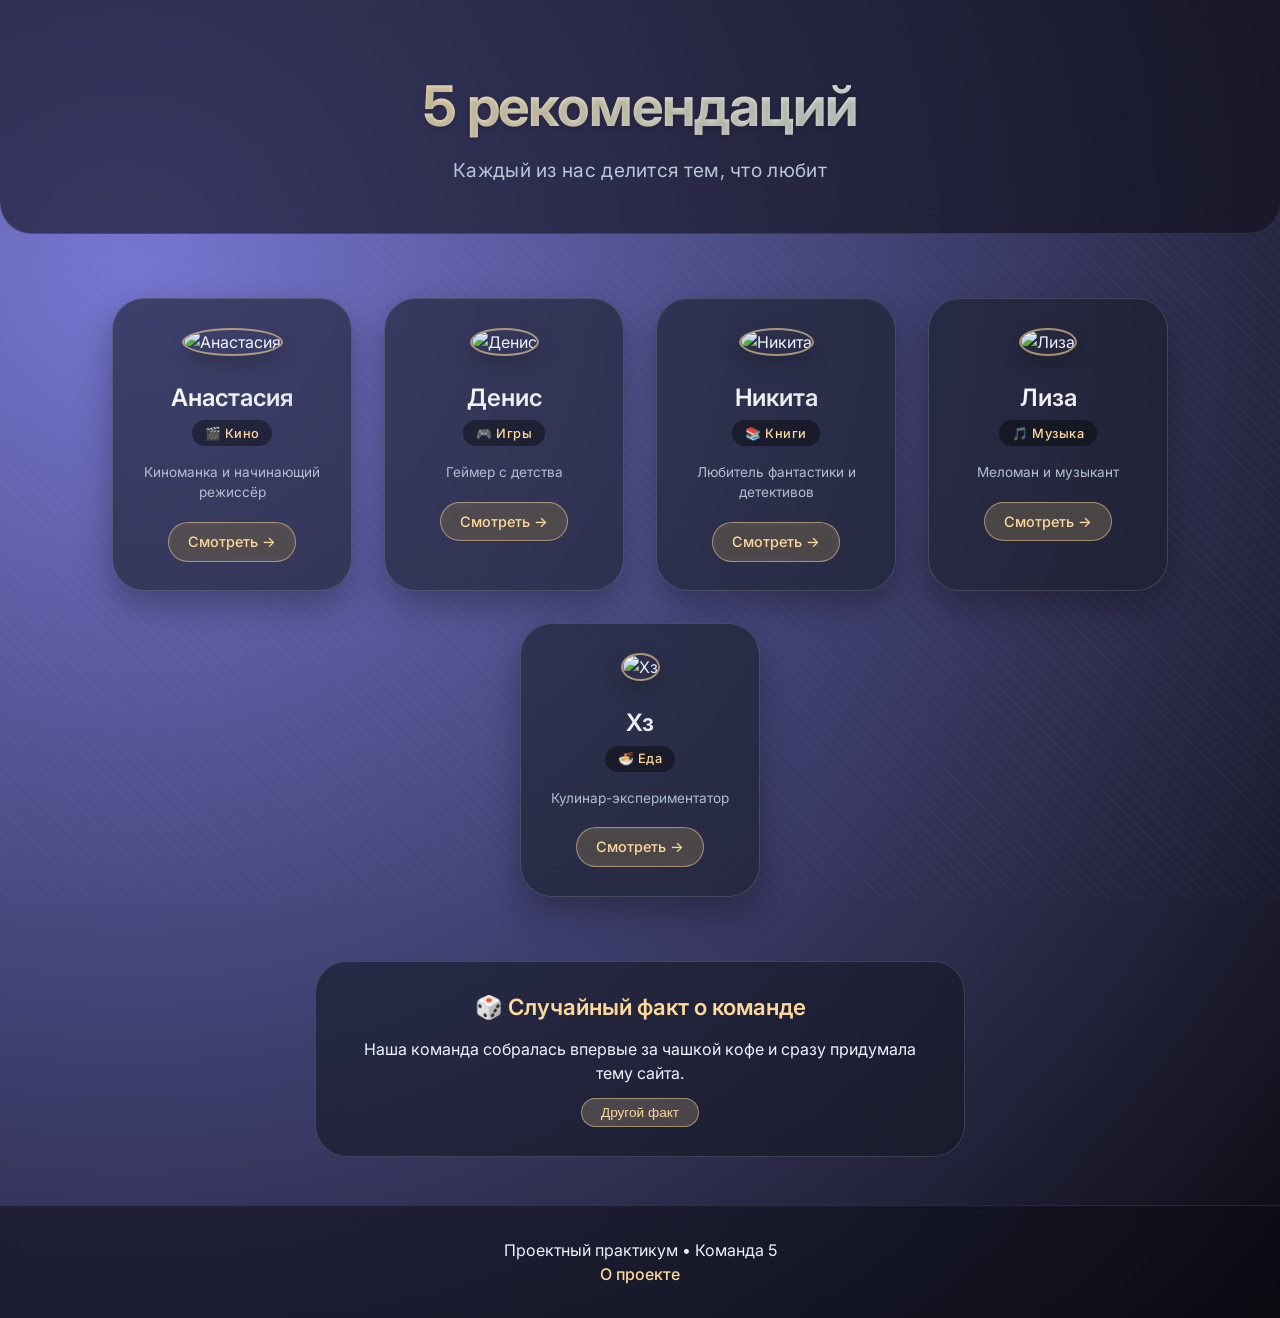
==== index.html @ f811f66a "Add files via upload" ====
<!DOCTYPE html>
<html lang="ru">
<head>
    <link href="https://fonts.googleapis.com/css2?family=Inter:opsz,wght@14..32,300..700&display=swap" rel="stylesheet">
    <meta charset="UTF-8">
    <meta name="viewport" content="width=device-width, initial-scale=1.0">
    <title>5 рекомендаций | Наша команда</title>
    <link rel="stylesheet" href="style.css">
</head>
<body>
    <header>
        <div class="container">
            <h1>5 рекомендаций</h1>
            <p>Каждый из нас делится тем, что любит</p>
        </div>
    </header>

    <main class="container">
        <div class="cards-grid">
            <div class="card">
                <img src="images/anna-avatar.jpg" alt="Анастасия" class="avatar">
                <h3>Анастасия</h3>
                <p class="category">🎬 Кино</p>
                <p class="short-bio">Киноманка и начинающий режиссёр</p>
                <a href="pages/anna.html" class="btn">Смотреть →</a>
            </div>
            <div class="card">
                <img src="images/denis-avatar.jpg" alt="Денис" class="avatar">
                <h3>Денис</h3>
                <p class="category">🎮 Игры</p>
                <p class="short-bio">Геймер с детства</p>
                <a href="pages/denis.html" class="btn">Смотреть →</a>
            </div>
            <div class="card">
                <img src="images/lev-avatar.jpg" alt="Никита" class="avatar">
                <h3>Никита</h3>
                <p class="category">📚 Книги</p>
                <p class="short-bio">Любитель фантастики и детективов</p>
                <a href="pages/lev.html" class="btn">Смотреть →</a>
            </div>
            <div class="card">
                <img src="images/marina-avatar.jpg" alt="Лиза" class="avatar">
                <h3>Лиза</h3>
                <p class="category">🎵 Музыка</p>
                <p class="short-bio">Меломан и музыкант</p>
                <a href="pages/marina.html" class="btn">Смотреть →</a>
            </div>
            <div class="card">
                <img src="images/sasha-avatar.jpg" alt="Хз" class="avatar">
                <h3>Хз</h3>
                <p class="category">🍜 Еда</p>
                <p class="short-bio">Кулинар-экспериментатор</p>
                <a href="pages/sasha.html" class="btn">Смотреть →</a>
            </div>
        </div>

        <!-- Блок случайного факта -->
        <div class="random-fact">
            <h3>🎲 Случайный факт о команде</h3>
            <p id="factDisplay">Загрузка...</p>
            <button id="newFactBtn" class="btn-small">Другой факт</button>
        </div>
    </main>

    <footer>
        <div class="container">
            <p>Проектный практикум • Команда 5</p>
            <a href="about.html">О проекте</a>
        </div>
    </footer>

    <script src="script.js"></script>
</body>
</html>
---- style.css ----
/* ---------- Импорт шрифтов ---------- */
@import url('https://fonts.googleapis.com/css2?family=Inter:opsz,wght@14..32,300;14..32,400;14..32,500;14..32,600;14..32,700&display=swap');
@import url('https://fonts.googleapis.com/css2?family=Space+Mono:wght@400;700&display=swap');

/* ---------- Сброс и база ---------- */
* {
    margin: 0;
    padding: 0;
    box-sizing: border-box;
}

body {
    font-family: 'Inter', sans-serif;
    background: radial-gradient(circle at 10% 20%, rgb(118, 118, 210) 0%, rgba(10, 10, 15, 1) 100%);
    color: #eef2ff;
    line-height: 1.5;
    min-height: 100vh;
    position: relative;
    overflow-x: hidden;
}

/* Анимированный градиентный фон (доп. слой) */
body::before {
    content: '';
    position: fixed;
    top: 0;
    left: 0;
    width: 100%;
    height: 100%;
    background: repeating-linear-gradient(45deg, rgba(255,255,255,0.02) 0px, rgba(255,255,255,0.02) 2px, transparent 2px, transparent 8px);
    pointer-events: none;
    z-index: 0;
}

/* Контейнер с относительным z-index */
.container {
    max-width: 1200px;
    margin: 0 auto;
    padding: 0 1.5rem;
    position: relative;
    z-index: 2;
}

/* ---------- Шапка ---------- */
header {
    text-align: center;
    padding: 4rem 0 3rem;
    backdrop-filter: blur(12px);
    background: rgba(15, 15, 25, 0.6);
    border-bottom: 1px solid rgba(255,255,255,0.1);
    border-radius: 0 0 2rem 2rem;
    margin-bottom: 2rem;
}

header h1 {
    font-size: 3.5rem;
    font-weight: 700;
    background: linear-gradient(135deg, #ffd89b, #c7e9fb);
    -webkit-background-clip: text;
    background-clip: text;
    color: transparent;
    letter-spacing: -0.02em;
    text-shadow: 0 2px 5px rgba(0,0,0,0.2);
    margin-bottom: 0.5rem;
}

header p {
    font-size: 1.2rem;
    color: #b9c7d9;
    font-weight: 400;
    letter-spacing: 0.3px;
}

/* ---------- Карточки на главной (стеклянные) ---------- */
.cards-grid {
    display: flex;
    flex-wrap: wrap;
    justify-content: center;
    gap: 2rem;
    margin: 4rem 0;
}

.card {
    background: rgba(25, 30, 40, 0.6);
    backdrop-filter: blur(12px);
    border-radius: 2rem;
    padding: 1.8rem 1.5rem;
    text-align: center;
    width: 240px;
    border: 1px solid rgba(255,255,255,0.15);
    transition: all 0.3s cubic-bezier(0.2, 0.9, 0.4, 1.1);
    box-shadow: 0 15px 35px rgba(0,0,0,0.3);
    position: relative;
    overflow: hidden;
}

.card::before {
    content: '';
    position: absolute;
    top: 0;
    left: 0;
    width: 100%;
    height: 100%;
    background: linear-gradient(120deg, rgba(255,255,255,0.1) 0%, rgba(255,255,255,0) 70%);
    opacity: 0;
    transition: opacity 0.4s;
    pointer-events: none;
}

.card:hover {
    transform: translateY(-12px);
    border-color: rgba(255,215,150,0.6);
    box-shadow: 0 25px 45px rgba(0,0,0,0.4);
}

.card:hover::before {
    opacity: 1;
}

.avatar {
    width: 120px;
    height: 120px;
    border-radius: 50%;
    object-fit: cover;
    margin-bottom: 1rem;
    border: 2px solid rgba(255,215,150,0.6);
    box-shadow: 0 8px 20px rgba(0,0,0,0.2);
    transition: transform 0.3s;
}

.card:hover .avatar {
    transform: scale(1.03);
}

.card h3 {
    font-size: 1.5rem;
    font-weight: 600;
    margin: 0.5rem 0 0.25rem;
    background: linear-gradient(135deg, #fff, #ddd);
    -webkit-background-clip: text;
    background-clip: text;
    color: transparent;
}

.category {
    font-size: 0.8rem;
    font-weight: 500;
    color: #ffd89b;
    background: rgba(0,0,0,0.4);
    display: inline-block;
    padding: 0.2rem 0.8rem;
    border-radius: 2rem;
    margin-bottom: 0.5rem;
    letter-spacing: 0.5px;
}

.short-bio {
    font-size: 0.85rem;
    color: #b0c0d0;
    margin: 0.5rem 0 1.2rem;
}

.btn {
    display: inline-block;
    background: rgba(255,216,155,0.2);
    backdrop-filter: blur(4px);
    color: #ffd89b;
    text-decoration: none;
    padding: 0.5rem 1.2rem;
    border-radius: 2rem;
    font-size: 0.9rem;
    font-weight: 500;
    border: 1px solid rgba(255,216,155,0.5);
    transition: all 0.2s;
}

.btn:hover {
    background: #ffd89b;
    color: #1e1e2a;
    border-color: #ffd89b;
    transform: scale(0.96);
}

/* ---------- Футер ---------- */
footer {
    text-align: center;
    padding: 2rem 0;
    margin-top: 3rem;
    border-top: 1px solid rgba(255,255,255,0.1);
    backdrop-filter: blur(8px);
    background: rgba(10,12,18,0.5);
}

footer a {
    color: #ffd89b;
    text-decoration: none;
    font-weight: 500;
    transition: 0.2s;
}

footer a:hover {
    text-decoration: underline;
    text-shadow: 0 0 3px #ffd89b;
}

/* ---------- Страницы участников ---------- */
.back-link {
    display: inline-block;
    margin: 1rem 0 0;
    color: #ffd89b;
    text-decoration: none;
    font-weight: 500;
    font-size: 0.9rem;
    transition: 0.2s;
}

.back-link:hover {
    text-decoration: underline;
    letter-spacing: 0.3px;
}

.participant-header {
    text-align: center;
    padding: 2.5rem 0;
    backdrop-filter: blur(10px);
    background: rgba(20, 25, 35, 0.5);
    border-radius: 2rem;
    margin: 1rem 0;
    border: 1px solid rgba(255,255,255,0.1);
}

.participant-header .avatar {
    width: 130px;
    height: 130px;
    margin-bottom: 1rem;
}

.participant-header h1 {
    font-size: 2.4rem;
    font-weight: 700;
    background: linear-gradient(135deg, #fff, #ffd89b);
    -webkit-background-clip: text;
    background-clip: text;
    color: transparent;
}

.category-badge {
    background: rgba(0,0,0,0.5);
    backdrop-filter: blur(4px);
    display: inline-block;
    padding: 0.3rem 1.2rem;
    border-radius: 3rem;
    font-size: 0.9rem;
    color: #ffd89b;
    font-weight: 500;
    border: 1px solid rgba(255,216,155,0.4);
}

/* Блоки контента (стеклянные) */
.about-me, .interests, .recommendations-section {
    margin: 2rem 0;
    background: rgba(20, 25, 35, 0.5);
    backdrop-filter: blur(12px);
    border-radius: 2rem;
    padding: 1.8rem;
    border: 1px solid rgba(255,255,255,0.1);
    transition: all 0.2s;
}

.about-me:hover, .interests:hover, .recommendations-section:hover {
    border-color: rgba(255,216,155,0.3);
    box-shadow: 0 8px 25px rgba(0,0,0,0.2);
}

.about-me h2, .interests h2, .recommendations-section h2 {
    font-size: 1.6rem;
    font-weight: 600;
    margin-bottom: 1.2rem;
    border-left: 4px solid #ffd89b;
    padding-left: 1rem;
    color: #fff;
}

.interests ul {
    list-style: none;
    padding-left: 0;
}

.interests li {
    margin: 0.8rem 0;
    padding-left: 1.8rem;
    position: relative;
}

.interests li::before {
    content: "✦";
    color: #ffd89b;
    font-size: 1.2rem;
    position: absolute;
    left: 0;
    top: -2px;
}

.rec-list {
    display: flex;
    flex-direction: column;
    gap: 1.8rem;
}

.rec-item {
    display: flex;
    gap: 1.5rem;
    padding: 1rem;
    border-radius: 1.5rem;
    transition: all 0.2s;
    background: rgba(0,0,0,0.2);
}

.rec-item:hover {
    background: rgba(255,216,155,0.05);
    transform: translateX(5px);
}

.rec-item img {
    width: 130px;
    height: 130px;
    object-fit: cover;
    border-radius: 1.2rem;
    box-shadow: 0 8px 18px rgba(0,0,0,0.3);
    transition: 0.2s;
}

.rec-item:hover img {
    transform: scale(1.02);
}

.rec-item h3 {
    font-size: 1.25rem;
    font-weight: 600;
    margin-bottom: 0.5rem;
    color: #ffd89b;
}

.rec-item p {
    color: #cddae9;
    line-height: 1.4;
}

.quote {
    font-style: italic;
    font-size: 1.1rem;
    text-align: center;
    color: #cddae9;
    margin: 2rem 0;
    padding: 1.5rem;
    background: rgba(0,0,0,0.3);
    border-radius: 2rem;
    border-left: 3px solid #ffd89b;
    border-right: 3px solid #ffd89b;
}

/* ---------- Блок случайного факта ---------- */
.random-fact {
    text-align: center;
    background: rgba(20, 25, 35, 0.6);
    backdrop-filter: blur(12px);
    border-radius: 2rem;
    padding: 1.8rem;
    margin: 2rem auto;
    max-width: 650px;
    border: 1px solid rgba(255,255,255,0.15);
}

.random-fact h3 {
    font-size: 1.4rem;
    font-weight: 600;
    margin-bottom: 0.8rem;
    color: #ffd89b;
}

.btn-small {
    background: rgba(255,216,155,0.2);
    border: 1px solid rgba(255,216,155,0.5);
    color: #ffd89b;
    padding: 0.4rem 1.2rem;
    border-radius: 2rem;
    cursor: pointer;
    margin-top: 0.8rem;
    font-size: 0.85rem;
    font-weight: 500;
    transition: all 0.2s;
}

.btn-small:hover {
    background: #ffd89b;
    color: #1e1e2a;
    border-color: #ffd89b;
}

/* ---------- Страница "О проекте" ---------- */
.about-section {
    background: rgba(20, 25, 35, 0.5);
    backdrop-filter: blur(12px);
    border-radius: 2rem;
    padding: 2rem;
    margin: 2rem 0;
    border: 1px solid rgba(255,255,255,0.1);
}

.about-section h2 {
    margin: 1.5rem 0 1rem;
    font-size: 1.5rem;
    font-weight: 600;
    color: #ffd89b;
}

.about-section h2:first-child {
    margin-top: 0;
}

.role-list {
    list-style: none;
    margin-top: 1rem;
}

.role-list li {
    margin: 0.8rem 0;
    padding-left: 1.5rem;
    position: relative;
}

.role-list li::before {
    content: "✨";
    color: #ffd89b;
    position: absolute;
    left: 0;
}

/* ---------- Кастомный скроллбар ---------- */
::-webkit-scrollbar {
    width: 8px;
}
::-webkit-scrollbar-track {
    background: #111217;
}
::-webkit-scrollbar-thumb {
    background: #ffd89b;
    border-radius: 4px;
}
::-webkit-scrollbar-thumb:hover {
    background: #e6c482;
}

/* ---------- Адаптивность ---------- */
@media (max-width: 700px) {
    .rec-item {
        flex-direction: column;
        align-items: center;
        text-align: center;
    }
    .rec-item img {
        width: 100%;
        max-width: 200px;
        height: auto;
    }
    .cards-grid {
        gap: 1.2rem;
    }
    .card {
        width: calc(50% - 1rem);
        min-width: 170px;
        padding: 1.2rem;
    }
    .avatar {
        width: 100px;
        height: 100px;
    }
    header h1 {
        font-size: 2.2rem;
    }
    .participant-header h1 {
        font-size: 1.8rem;
    }
}

@media (max-width: 480px) {
    .card {
        width: 100%;
        max-width: 280px;
    }
}
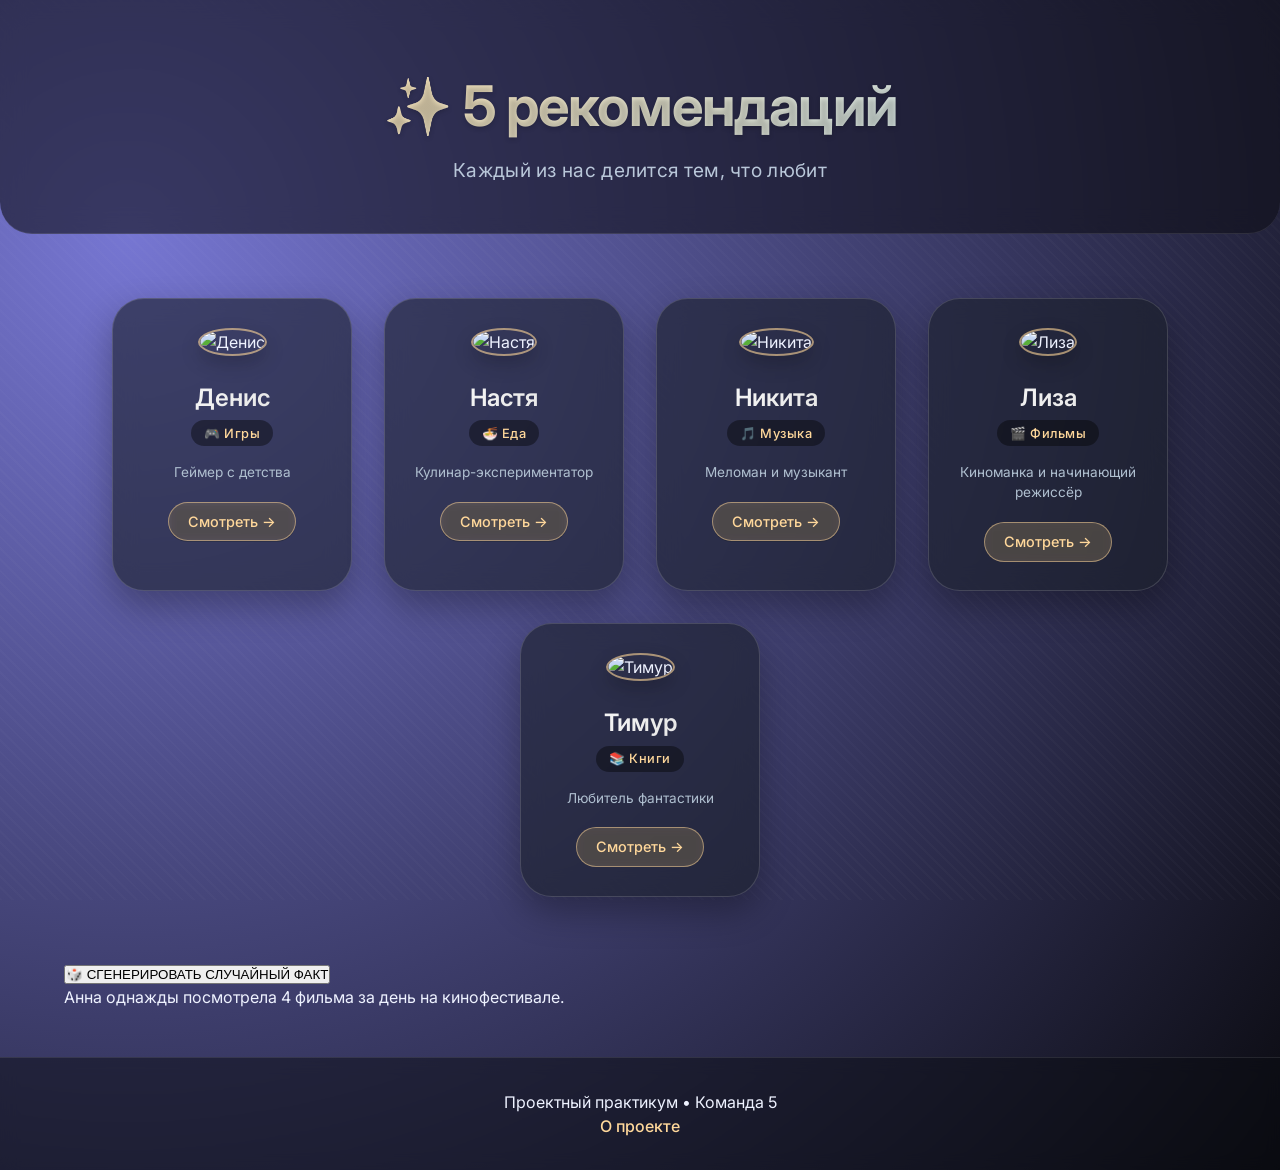
==== commit cbf2a61b: "Update index.html" ====
--- a/index.html
+++ b/index.html
@@ -1,7 +1,6 @@
 <!DOCTYPE html>
 <html lang="ru">
 <head>
-    <link href="https://fonts.googleapis.com/css2?family=Inter:opsz,wght@14..32,300..700&display=swap" rel="stylesheet">
     <meta charset="UTF-8">
     <meta name="viewport" content="width=device-width, initial-scale=1.0">
     <title>5 рекомендаций | Наша команда</title>
@@ -10,55 +9,67 @@
 <body>
     <header>
         <div class="container">
-            <h1>5 рекомендаций</h1>
+            <h1>✨ 5 рекомендаций</h1>
             <p>Каждый из нас делится тем, что любит</p>
         </div>
     </header>
 
     <main class="container">
         <div class="cards-grid">
-            <div class="card">
-                <img src="images/anna-avatar.jpg" alt="Анастасия" class="avatar">
-                <h3>Анастасия</h3>
-                <p class="category">🎬 Кино</p>
-                <p class="short-bio">Киноманка и начинающий режиссёр</p>
-                <a href="pages/anna.html" class="btn">Смотреть →</a>
-            </div>
-            <div class="card">
+            <!-- 1. Денис — Игры -->
+            <div class="card card-denis">
                 <img src="images/denis-avatar.jpg" alt="Денис" class="avatar">
                 <h3>Денис</h3>
                 <p class="category">🎮 Игры</p>
                 <p class="short-bio">Геймер с детства</p>
                 <a href="pages/denis.html" class="btn">Смотреть →</a>
             </div>
-            <div class="card">
-                <img src="images/lev-avatar.jpg" alt="Никита" class="avatar">
+
+            <!-- 2. Настя — Еда -->
+            <div class="card card-nastya">
+                <img src="images/nastya-avatar.jpg" alt="Настя" class="avatar">
+                <h3>Настя</h3>
+                <p class="category">🍜 Еда</p>
+                <p class="short-bio">Кулинар-экспериментатор</p>
+                <a href="pages/nastya.html" class="btn">Смотреть →</a>
+            </div>
+
+            <!-- 3. Никита — Музыка -->
+            <div class="card card-nikita">
+                <img src="images/nikita-avatar.jpg" alt="Никита" class="avatar">
                 <h3>Никита</h3>
-                <p class="category">📚 Книги</p>
-                <p class="short-bio">Любитель фантастики и детективов</p>
-                <a href="pages/lev.html" class="btn">Смотреть →</a>
-            </div>
-            <div class="card">
-                <img src="images/marina-avatar.jpg" alt="Лиза" class="avatar">
-                <h3>Лиза</h3>
                 <p class="category">🎵 Музыка</p>
                 <p class="short-bio">Меломан и музыкант</p>
-                <a href="pages/marina.html" class="btn">Смотреть →</a>
+                <a href="pages/nikita.html" class="btn">Смотреть →</a>
             </div>
-            <div class="card">
-                <img src="images/sasha-avatar.jpg" alt="Хз" class="avatar">
-                <h3>Хз</h3>
-                <p class="category">🍜 Еда</p>
-                <p class="short-bio">Кулинар-экспериментатор</p>
-                <a href="pages/sasha.html" class="btn">Смотреть →</a>
+
+            <!-- 4. Лиза — Фильмы -->
+            <div class="card card-liza">
+                <img src="images/liza-avatar.jpg" alt="Лиза" class="avatar">
+                <h3>Лиза</h3>
+                <p class="category">🎬 Фильмы</p>
+                <p class="short-bio">Киноманка и начинающий режиссёр</p>
+                <a href="pages/liza.html" class="btn">Смотреть →</a>
+            </div>
+
+            <!-- 5. Тимур — Книги -->
+            <div class="card card-timur">
+                <img src="images/timur-avatar.jpg" alt="Тимур" class="avatar">
+                <h3>Тимур</h3>
+                <p class="category">📚 Книги</p>
+                <p class="short-bio">Любитель фантастики</p>
+                <a href="pages/timur.html" class="btn">Смотреть →</a>
             </div>
         </div>
 
-        <!-- Блок случайного факта -->
-        <div class="random-fact">
-            <h3>🎲 Случайный факт о команде</h3>
-            <p id="factDisplay">Загрузка...</p>
-            <button id="newFactBtn" class="btn-small">Другой факт</button>
+        <!-- Блок "Сгенерировать случайный факт" -->
+        <div class="random-fact-section">
+            <button id="generateFactBtn" class="generate-fact-btn">
+                🎲 СГЕНЕРИРОВАТЬ СЛУЧАЙНЫЙ ФАКТ
+            </button>
+            <div id="factDisplay" class="fact-display">
+                Нажми на кнопку, чтобы узнать случайный факт о нашей команде
+            </div>
         </div>
     </main>
 
@@ -71,4 +82,4 @@
 
     <script src="script.js"></script>
 </body>
-</html>+</html>
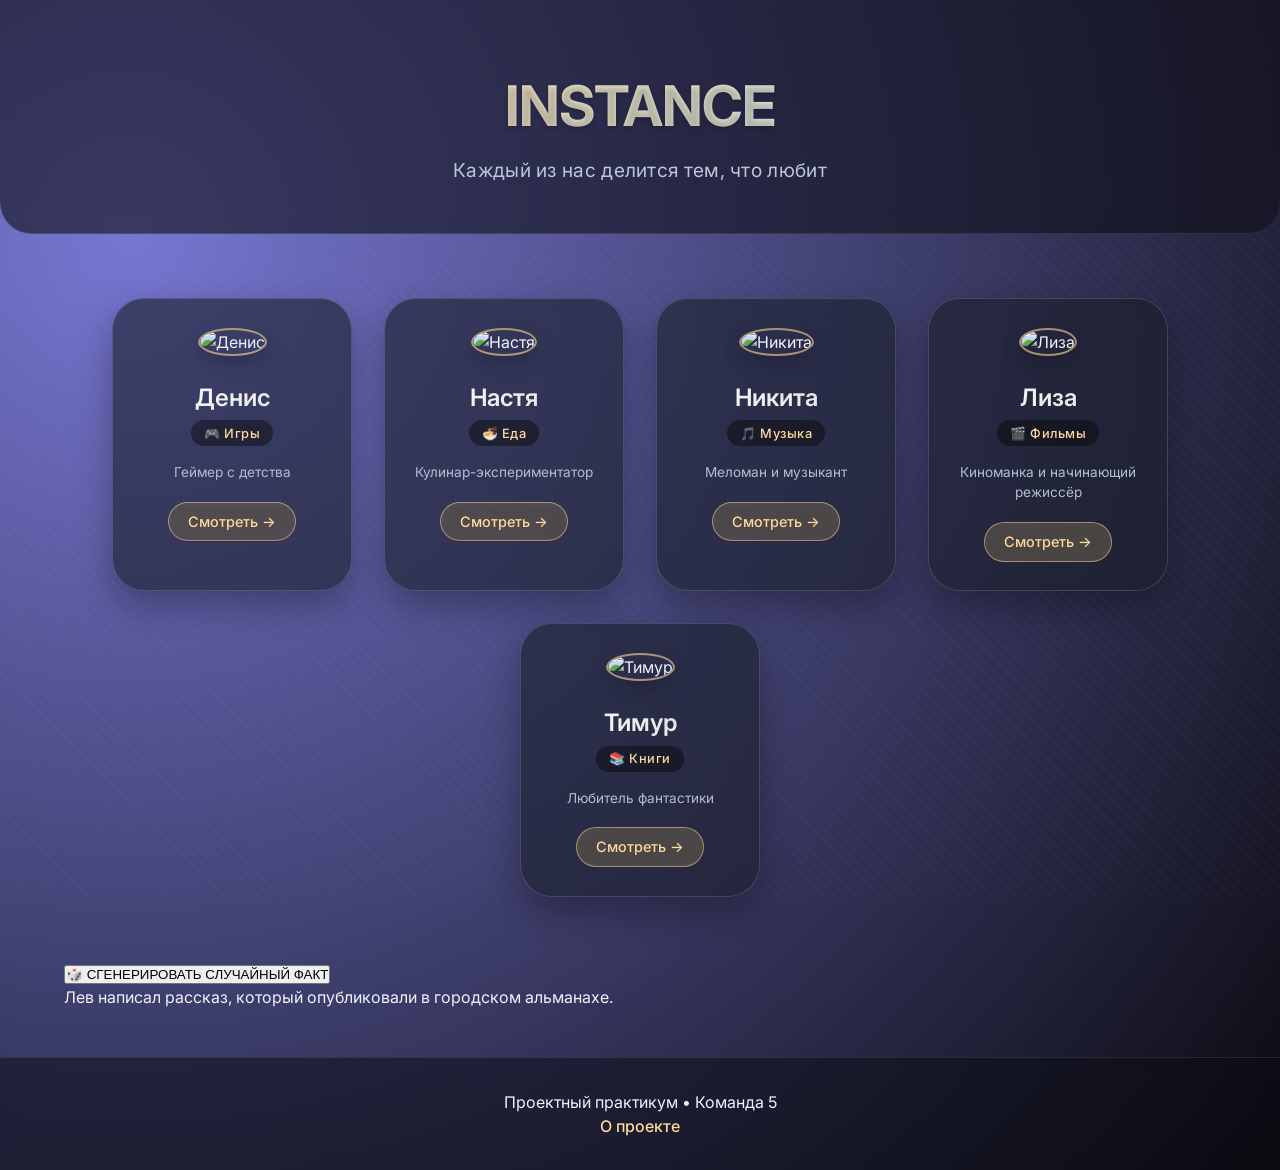
==== commit 776d13dc: "Update index.html" ====
--- a/index.html
+++ b/index.html
@@ -9,7 +9,7 @@
 <body>
     <header>
         <div class="container">
-            <h1>✨ 5 рекомендаций</h1>
+            <h1>INSTANCE</h1>
             <p>Каждый из нас делится тем, что любит</p>
         </div>
     </header>
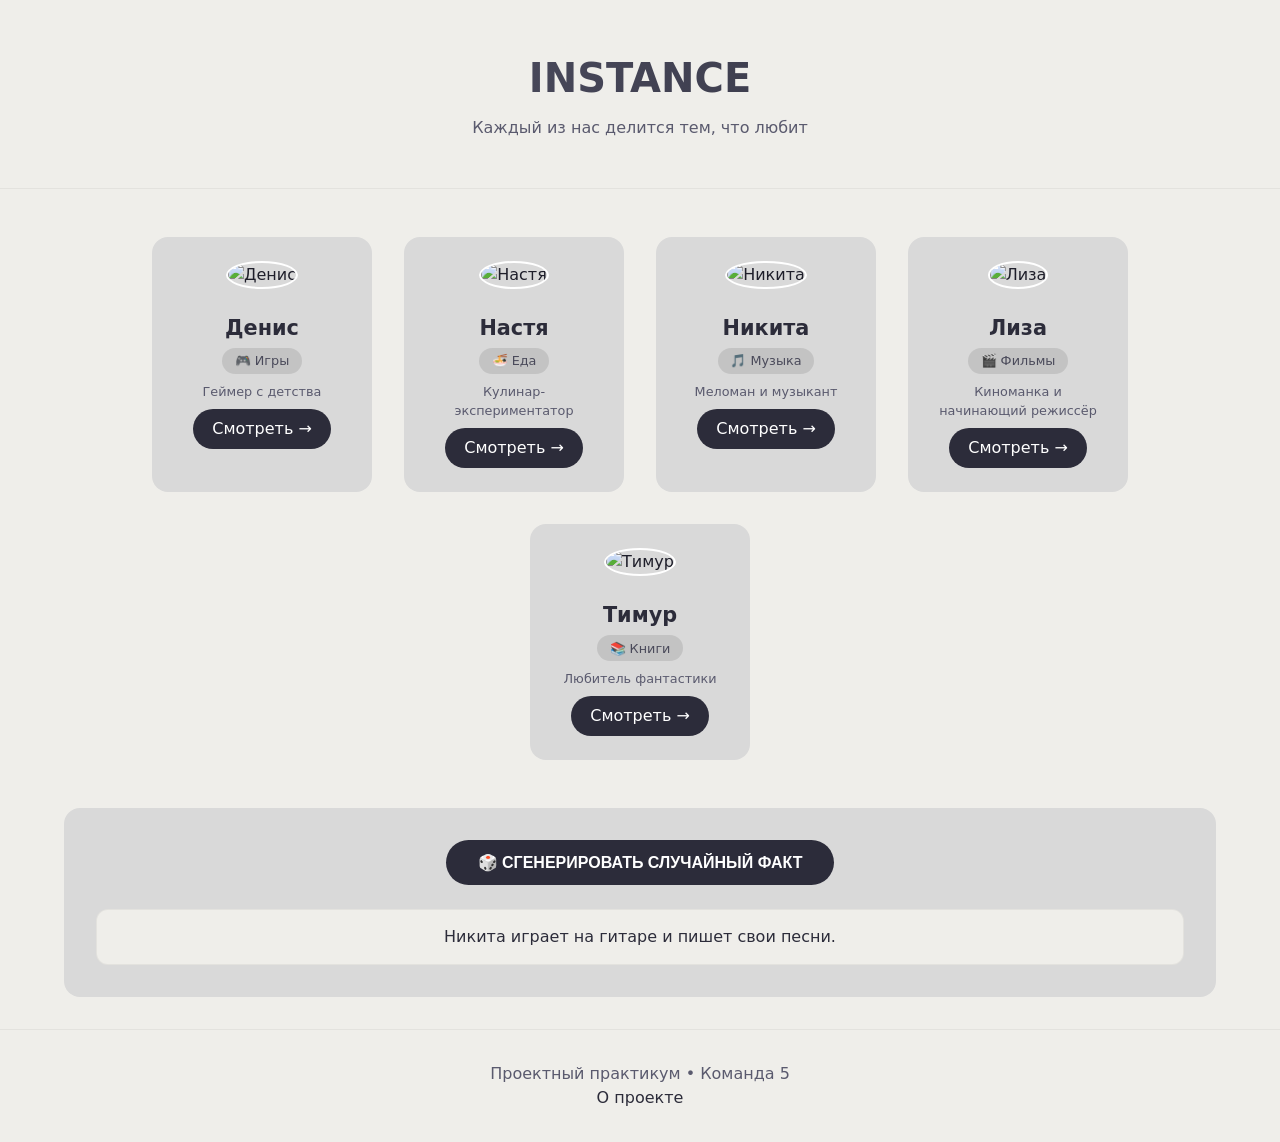
==== commit 5f5981d2: "Update index.html" ====
--- a/index.html
+++ b/index.html
@@ -40,7 +40,7 @@
                 <h3>Никита</h3>
                 <p class="category">🎵 Музыка</p>
                 <p class="short-bio">Меломан и музыкант</p>
-                <a href="pages/nikita.html" class="btn">Смотреть →</a>
+                <a href="pages/nikita.htm" class="btn">Смотреть →</a>
             </div>
 
             <!-- 4. Лиза — Фильмы -->
--- a/style.css
+++ b/style.css
@@ -1,8 +1,3 @@
-/* ---------- Импорт шрифтов ---------- */
-@import url('https://fonts.googleapis.com/css2?family=Inter:opsz,wght@14..32,300;14..32,400;14..32,500;14..32,600;14..32,700&display=swap');
-@import url('https://fonts.googleapis.com/css2?family=Space+Mono:wght@400;700&display=swap');
-
-/* ---------- Сброс и база ---------- */
 * {
     margin: 0;
     padding: 0;
@@ -10,482 +5,365 @@
 }
 
 body {
-    font-family: 'Inter', sans-serif;
-    background: radial-gradient(circle at 10% 20%, rgb(118, 118, 210) 0%, rgba(10, 10, 15, 1) 100%);
-    color: #eef2ff;
+    font-family: system-ui, -apple-system, 'Segoe UI', Roboto, sans-serif;
+    background: #EFEEEA;
+    color: #1e1e2a;
     line-height: 1.5;
     min-height: 100vh;
-    position: relative;
-    overflow-x: hidden;
-}
-
-/* Анимированный градиентный фон (доп. слой) */
-body::before {
-    content: '';
-    position: fixed;
-    top: 0;
-    left: 0;
-    width: 100%;
-    height: 100%;
-    background: repeating-linear-gradient(45deg, rgba(255,255,255,0.02) 0px, rgba(255,255,255,0.02) 2px, transparent 2px, transparent 8px);
-    pointer-events: none;
-    z-index: 0;
-}
-
-/* Контейнер с относительным z-index */
+}
+
 .container {
     max-width: 1200px;
     margin: 0 auto;
     padding: 0 1.5rem;
-    position: relative;
-    z-index: 2;
-}
-
-/* ---------- Шапка ---------- */
+}
+
+/* Шапка */
 header {
     text-align: center;
-    padding: 4rem 0 3rem;
-    backdrop-filter: blur(12px);
-    background: rgba(15, 15, 25, 0.6);
-    border-bottom: 1px solid rgba(255,255,255,0.1);
-    border-radius: 0 0 2rem 2rem;
-    margin-bottom: 2rem;
+    padding: 3rem 0;
+    border-bottom: 1px solid rgba(0,0,0,0.05);
 }
 
 header h1 {
-    font-size: 3.5rem;
-    font-weight: 700;
-    background: linear-gradient(135deg, #ffd89b, #c7e9fb);
+    font-size: 2.5rem;
+    background: linear-gradient(135deg, #5a5a6e, #2c2c3a);
     -webkit-background-clip: text;
     background-clip: text;
     color: transparent;
-    letter-spacing: -0.02em;
-    text-shadow: 0 2px 5px rgba(0,0,0,0.2);
-    margin-bottom: 0.5rem;
 }
 
 header p {
-    font-size: 1.2rem;
-    color: #b9c7d9;
-    font-weight: 400;
-    letter-spacing: 0.3px;
-}
-
-/* ---------- Карточки на главной (стеклянные) ---------- */
+    color: #5a5a6e;
+    margin-top: 0.5rem;
+}
+
+/* Карточки участников */
 .cards-grid {
     display: flex;
     flex-wrap: wrap;
     justify-content: center;
     gap: 2rem;
-    margin: 4rem 0;
+    margin: 3rem 0;
 }
 
 .card {
-    background: rgba(25, 30, 40, 0.6);
-    backdrop-filter: blur(12px);
-    border-radius: 2rem;
-    padding: 1.8rem 1.5rem;
+    background: #D9D9D9;
+    border-radius: 1rem;
+    padding: 1.5rem;
     text-align: center;
-    width: 240px;
-    border: 1px solid rgba(255,255,255,0.15);
-    transition: all 0.3s cubic-bezier(0.2, 0.9, 0.4, 1.1);
-    box-shadow: 0 15px 35px rgba(0,0,0,0.3);
-    position: relative;
-    overflow: hidden;
-}
-
-.card::before {
-    content: '';
-    position: absolute;
-    top: 0;
-    left: 0;
-    width: 100%;
-    height: 100%;
-    background: linear-gradient(120deg, rgba(255,255,255,0.1) 0%, rgba(255,255,255,0) 70%);
-    opacity: 0;
-    transition: opacity 0.4s;
-    pointer-events: none;
+    width: 220px;
+    flex-shrink: 0;
+    border: none;
+    transition: all 0.3s ease;
 }
 
 .card:hover {
-    transform: translateY(-12px);
-    border-color: rgba(255,215,150,0.6);
-    box-shadow: 0 25px 45px rgba(0,0,0,0.4);
-}
-
-.card:hover::before {
-    opacity: 1;
+    transform: translateY(-5px);
 }
 
 .avatar {
-    width: 120px;
-    height: 120px;
+    width: 100px;
+    height: 100px;
     border-radius: 50%;
     object-fit: cover;
     margin-bottom: 1rem;
-    border: 2px solid rgba(255,215,150,0.6);
-    box-shadow: 0 8px 20px rgba(0,0,0,0.2);
-    transition: transform 0.3s;
-}
-
-.card:hover .avatar {
-    transform: scale(1.03);
+    border: 2px solid #fff;
 }
 
 .card h3 {
-    font-size: 1.5rem;
-    font-weight: 600;
+    font-size: 1.3rem;
     margin: 0.5rem 0 0.25rem;
-    background: linear-gradient(135deg, #fff, #ddd);
-    -webkit-background-clip: text;
-    background-clip: text;
-    color: transparent;
+    color: #2c2c3a;
 }
 
 .category {
     font-size: 0.8rem;
-    font-weight: 500;
-    color: #ffd89b;
-    background: rgba(0,0,0,0.4);
+    background: rgba(0,0,0,0.1);
     display: inline-block;
     padding: 0.2rem 0.8rem;
     border-radius: 2rem;
-    margin-bottom: 0.5rem;
-    letter-spacing: 0.5px;
+    color: #4a4a5a;
 }
 
 .short-bio {
-    font-size: 0.85rem;
-    color: #b0c0d0;
-    margin: 0.5rem 0 1.2rem;
+    font-size: 0.8rem;
+    color: #5a5a6e;
+    margin: 0.5rem 0;
 }
 
 .btn {
     display: inline-block;
-    background: rgba(255,216,155,0.2);
-    backdrop-filter: blur(4px);
-    color: #ffd89b;
     text-decoration: none;
     padding: 0.5rem 1.2rem;
     border-radius: 2rem;
-    font-size: 0.9rem;
     font-weight: 500;
-    border: 1px solid rgba(255,216,155,0.5);
-    transition: all 0.2s;
+    transition: all 0.3s ease;
+    background: #2c2c3a;
+    color: #fff;
 }
 
 .btn:hover {
-    background: #ffd89b;
-    color: #1e1e2a;
-    border-color: #ffd89b;
-    transform: scale(0.96);
-}
-
-/* ---------- Футер ---------- */
+    transform: scale(0.95);
+}
+
+/* Индивидуальные цвета при наведении */
+.card-denis:hover {
+    background: #BDC4B1;
+}
+.card-denis:hover .btn {
+    background: #BDC4B1;
+}
+
+.card-nastya:hover {
+    background: #9F7E7E;
+}
+.card-nastya:hover .btn {
+    background: #9F7E7E;
+}
+
+.card-nikita:hover {
+    background: #849CBD;
+}
+.card-nikita:hover .btn {
+    background: #849CBD;
+}
+
+.card-liza:hover {
+    background: #A1A1A1;
+}
+.card-liza:hover .btn {
+    background: #A1A1A1;
+}
+
+.card-timur:hover {
+    background: #8F93C1;
+}
+.card-timur:hover .btn {
+    background: #8F93C1;
+}
+
+/* На широких экранах — все 5 карточек в одну строку */
+@media (min-width: 1300px) {
+    .cards-grid {
+        flex-wrap: nowrap;
+    }
+}
+
+/* Блок случайного факта */
+.random-fact-section {
+    background: #D9D9D9;
+    border-radius: 1rem;
+    padding: 2rem;
+    text-align: center;
+    margin: 2rem 0;
+}
+
+.generate-fact-btn {
+    background: #2c2c3a;
+    color: #fff;
+    border: none;
+    padding: 0.8rem 2rem;
+    border-radius: 2rem;
+    font-size: 1rem;
+    font-weight: 600;
+    cursor: pointer;
+    transition: 0.2s;
+    margin-bottom: 1.5rem;
+}
+
+.generate-fact-btn:hover {
+    background: #4a4a5a;
+    transform: scale(1.02);
+}
+
+.fact-display {
+    font-size: 1rem;
+    background: #EFEEEA;
+    padding: 1rem;
+    border-radius: 0.75rem;
+    border: 1px solid rgba(0,0,0,0.05);
+    line-height: 1.4;
+    color: #2c2c3a;
+}
+
+/* Навигация */
+.back-link {
+    display: inline-block;
+    margin: 1rem 0;
+    color: #2c2c3a;
+    text-decoration: none;
+    font-weight: 500;
+}
+
+.back-link:hover {
+    text-decoration: underline;
+}
+
+/* Персональная страница */
+.info-card {
+    background: #D9D9D9;
+    border-radius: 1rem;
+    padding: 1.8rem;
+    margin: 2rem 0;
+}
+
+.info-header {
+    display: flex;
+    align-items: center;
+    gap: 1.5rem;
+    margin-bottom: 1.5rem;
+}
+
+.info-avatar {
+    width: 100px;
+    height: 100px;
+    border-radius: 50%;
+    object-fit: cover;
+    border: 2px solid #fff;
+}
+
+.info-title h1 {
+    font-size: 1.8rem;
+    color: #2c2c3a;
+}
+
+.category-badge {
+    background: rgba(0,0,0,0.1);
+    padding: 0.2rem 0.8rem;
+    border-radius: 2rem;
+    font-size: 0.8rem;
+    color: #4a4a5a;
+    display: inline-block;
+}
+
+.info-content p {
+    margin: 0.5rem 0;
+    color: #3a3a4a;
+}
+
+/* Список рекомендаций */
+.facts-list {
+    display: flex;
+    flex-direction: column;
+    gap: 1rem;
+    margin: 2rem 0;
+}
+
+.fact-item {
+    background: #D9D9D9;
+    border-radius: 0.75rem;
+    padding: 1rem;
+    display: flex;
+    gap: 1.2rem;
+    align-items: center;
+    transition: 0.2s;
+}
+
+.fact-item:hover {
+    background: #c9c9c9;
+    transform: translateX(5px);
+}
+
+.fact-item img {
+    width: 80px;
+    height: 80px;
+    border-radius: 0.5rem;
+    object-fit: cover;
+}
+
+.fact-text h3 {
+    font-size: 1rem;
+    margin-bottom: 0.3rem;
+    color: #2c2c3a;
+}
+
+.fact-text p {
+    font-size: 0.85rem;
+    color: #5a5a6e;
+}
+
+/* Страница "О проекте" */
+.about-section {
+    background: #D9D9D9;
+    border-radius: 1rem;
+    padding: 2rem;
+    margin: 2rem 0;
+}
+
+.about-section h1 {
+    font-size: 2rem;
+    margin-bottom: 1.5rem;
+    color: #2c2c3a;
+}
+
+.about-section h2 {
+    font-size: 1.3rem;
+    margin: 1.5rem 0 0.8rem;
+    color: #2c2c3a;
+}
+
+.about-section p {
+    color: #3a3a4a;
+    line-height: 1.6;
+}
+
+.tech-list, .role-list {
+    list-style: none;
+    margin: 1rem 0;
+}
+
+.tech-list li, .role-list li {
+    margin: 0.5rem 0;
+    padding-left: 1.5rem;
+    position: relative;
+}
+
+.tech-list li::before, .role-list li::before {
+    content: "✦";
+    color: #2c2c3a;
+    position: absolute;
+    left: 0;
+}
+
+/* Футер */
 footer {
     text-align: center;
-    padding: 2rem 0;
-    margin-top: 3rem;
-    border-top: 1px solid rgba(255,255,255,0.1);
-    backdrop-filter: blur(8px);
-    background: rgba(10,12,18,0.5);
+    padding: 2rem;
+    margin-top: 2rem;
+    border-top: 1px solid rgba(0,0,0,0.05);
+    color: #5a5a6e;
 }
 
 footer a {
-    color: #ffd89b;
+    color: #2c2c3a;
     text-decoration: none;
-    font-weight: 500;
-    transition: 0.2s;
 }
 
 footer a:hover {
     text-decoration: underline;
-    text-shadow: 0 0 3px #ffd89b;
-}
-
-/* ---------- Страницы участников ---------- */
-.back-link {
-    display: inline-block;
-    margin: 1rem 0 0;
-    color: #ffd89b;
-    text-decoration: none;
-    font-weight: 500;
-    font-size: 0.9rem;
-    transition: 0.2s;
-}
-
-.back-link:hover {
-    text-decoration: underline;
-    letter-spacing: 0.3px;
-}
-
-.participant-header {
-    text-align: center;
-    padding: 2.5rem 0;
-    backdrop-filter: blur(10px);
-    background: rgba(20, 25, 35, 0.5);
-    border-radius: 2rem;
-    margin: 1rem 0;
-    border: 1px solid rgba(255,255,255,0.1);
-}
-
-.participant-header .avatar {
-    width: 130px;
-    height: 130px;
-    margin-bottom: 1rem;
-}
-
-.participant-header h1 {
-    font-size: 2.4rem;
-    font-weight: 700;
-    background: linear-gradient(135deg, #fff, #ffd89b);
-    -webkit-background-clip: text;
-    background-clip: text;
-    color: transparent;
-}
-
-.category-badge {
-    background: rgba(0,0,0,0.5);
-    backdrop-filter: blur(4px);
-    display: inline-block;
-    padding: 0.3rem 1.2rem;
-    border-radius: 3rem;
-    font-size: 0.9rem;
-    color: #ffd89b;
-    font-weight: 500;
-    border: 1px solid rgba(255,216,155,0.4);
-}
-
-/* Блоки контента (стеклянные) */
-.about-me, .interests, .recommendations-section {
-    margin: 2rem 0;
-    background: rgba(20, 25, 35, 0.5);
-    backdrop-filter: blur(12px);
-    border-radius: 2rem;
-    padding: 1.8rem;
-    border: 1px solid rgba(255,255,255,0.1);
-    transition: all 0.2s;
-}
-
-.about-me:hover, .interests:hover, .recommendations-section:hover {
-    border-color: rgba(255,216,155,0.3);
-    box-shadow: 0 8px 25px rgba(0,0,0,0.2);
-}
-
-.about-me h2, .interests h2, .recommendations-section h2 {
-    font-size: 1.6rem;
-    font-weight: 600;
-    margin-bottom: 1.2rem;
-    border-left: 4px solid #ffd89b;
-    padding-left: 1rem;
-    color: #fff;
-}
-
-.interests ul {
-    list-style: none;
-    padding-left: 0;
-}
-
-.interests li {
-    margin: 0.8rem 0;
-    padding-left: 1.8rem;
-    position: relative;
-}
-
-.interests li::before {
-    content: "✦";
-    color: #ffd89b;
-    font-size: 1.2rem;
-    position: absolute;
-    left: 0;
-    top: -2px;
-}
-
-.rec-list {
-    display: flex;
-    flex-direction: column;
-    gap: 1.8rem;
-}
-
-.rec-item {
-    display: flex;
-    gap: 1.5rem;
-    padding: 1rem;
-    border-radius: 1.5rem;
-    transition: all 0.2s;
-    background: rgba(0,0,0,0.2);
-}
-
-.rec-item:hover {
-    background: rgba(255,216,155,0.05);
-    transform: translateX(5px);
-}
-
-.rec-item img {
-    width: 130px;
-    height: 130px;
-    object-fit: cover;
-    border-radius: 1.2rem;
-    box-shadow: 0 8px 18px rgba(0,0,0,0.3);
-    transition: 0.2s;
-}
-
-.rec-item:hover img {
-    transform: scale(1.02);
-}
-
-.rec-item h3 {
-    font-size: 1.25rem;
-    font-weight: 600;
-    margin-bottom: 0.5rem;
-    color: #ffd89b;
-}
-
-.rec-item p {
-    color: #cddae9;
-    line-height: 1.4;
-}
-
-.quote {
-    font-style: italic;
-    font-size: 1.1rem;
-    text-align: center;
-    color: #cddae9;
-    margin: 2rem 0;
-    padding: 1.5rem;
-    background: rgba(0,0,0,0.3);
-    border-radius: 2rem;
-    border-left: 3px solid #ffd89b;
-    border-right: 3px solid #ffd89b;
-}
-
-/* ---------- Блок случайного факта ---------- */
-.random-fact {
-    text-align: center;
-    background: rgba(20, 25, 35, 0.6);
-    backdrop-filter: blur(12px);
-    border-radius: 2rem;
-    padding: 1.8rem;
-    margin: 2rem auto;
-    max-width: 650px;
-    border: 1px solid rgba(255,255,255,0.15);
-}
-
-.random-fact h3 {
-    font-size: 1.4rem;
-    font-weight: 600;
-    margin-bottom: 0.8rem;
-    color: #ffd89b;
-}
-
-.btn-small {
-    background: rgba(255,216,155,0.2);
-    border: 1px solid rgba(255,216,155,0.5);
-    color: #ffd89b;
-    padding: 0.4rem 1.2rem;
-    border-radius: 2rem;
-    cursor: pointer;
-    margin-top: 0.8rem;
-    font-size: 0.85rem;
-    font-weight: 500;
-    transition: all 0.2s;
-}
-
-.btn-small:hover {
-    background: #ffd89b;
-    color: #1e1e2a;
-    border-color: #ffd89b;
-}
-
-/* ---------- Страница "О проекте" ---------- */
-.about-section {
-    background: rgba(20, 25, 35, 0.5);
-    backdrop-filter: blur(12px);
-    border-radius: 2rem;
-    padding: 2rem;
-    margin: 2rem 0;
-    border: 1px solid rgba(255,255,255,0.1);
-}
-
-.about-section h2 {
-    margin: 1.5rem 0 1rem;
-    font-size: 1.5rem;
-    font-weight: 600;
-    color: #ffd89b;
-}
-
-.about-section h2:first-child {
-    margin-top: 0;
-}
-
-.role-list {
-    list-style: none;
-    margin-top: 1rem;
-}
-
-.role-list li {
-    margin: 0.8rem 0;
-    padding-left: 1.5rem;
-    position: relative;
-}
-
-.role-list li::before {
-    content: "✨";
-    color: #ffd89b;
-    position: absolute;
-    left: 0;
-}
-
-/* ---------- Кастомный скроллбар ---------- */
-::-webkit-scrollbar {
-    width: 8px;
-}
-::-webkit-scrollbar-track {
-    background: #111217;
-}
-::-webkit-scrollbar-thumb {
-    background: #ffd89b;
-    border-radius: 4px;
-}
-::-webkit-scrollbar-thumb:hover {
-    background: #e6c482;
-}
-
-/* ---------- Адаптивность ---------- */
+}
+
+/* Адаптивность */
 @media (max-width: 700px) {
-    .rec-item {
+    .fact-item {
         flex-direction: column;
-        align-items: center;
         text-align: center;
     }
-    .rec-item img {
-        width: 100%;
-        max-width: 200px;
-        height: auto;
+    .info-header {
+        flex-direction: column;
+        text-align: center;
     }
     .cards-grid {
-        gap: 1.2rem;
+        gap: 1rem;
     }
     .card {
         width: calc(50% - 1rem);
-        min-width: 170px;
-        padding: 1.2rem;
-    }
-    .avatar {
-        width: 100px;
-        height: 100px;
-    }
-    header h1 {
-        font-size: 2.2rem;
-    }
-    .participant-header h1 {
-        font-size: 1.8rem;
     }
 }
 
 @media (max-width: 480px) {
     .card {
         width: 100%;
-        max-width: 280px;
-    }
-}+    }
+}
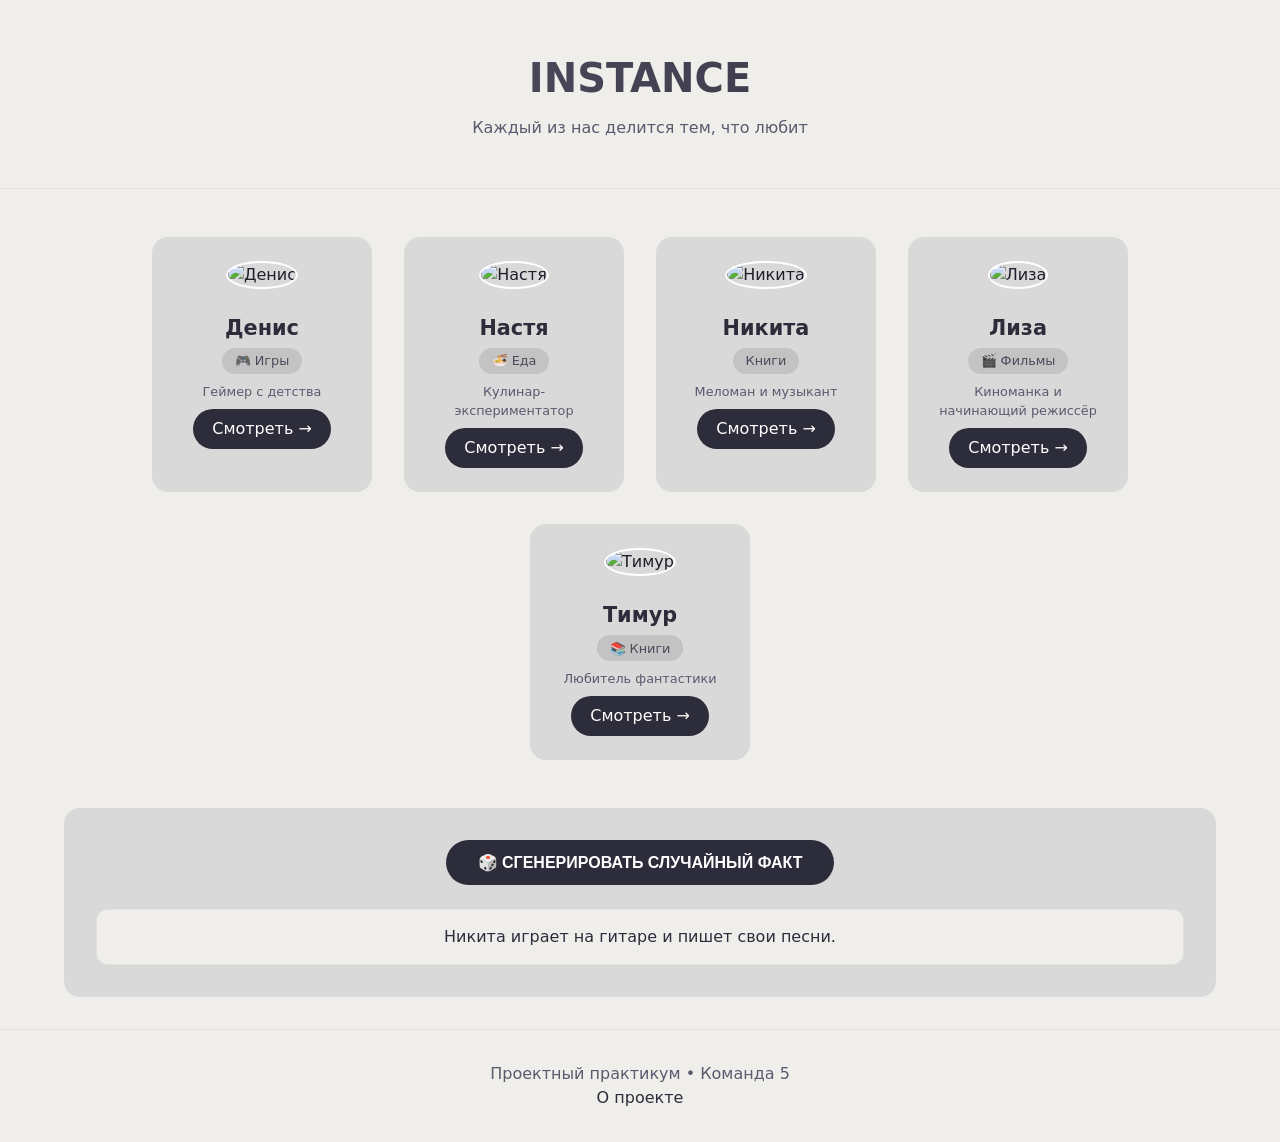
==== commit 7769264a: "Update index.html" ====
--- a/index.html
+++ b/index.html
@@ -38,7 +38,7 @@
             <div class="card card-nikita">
                 <img src="images/nikita-avatar.jpg" alt="Никита" class="avatar">
                 <h3>Никита</h3>
-                <p class="category">🎵 Музыка</p>
+                <p class="category">Книги</p>
                 <p class="short-bio">Меломан и музыкант</p>
                 <a href="pages/nikita.htm" class="btn">Смотреть →</a>
             </div>
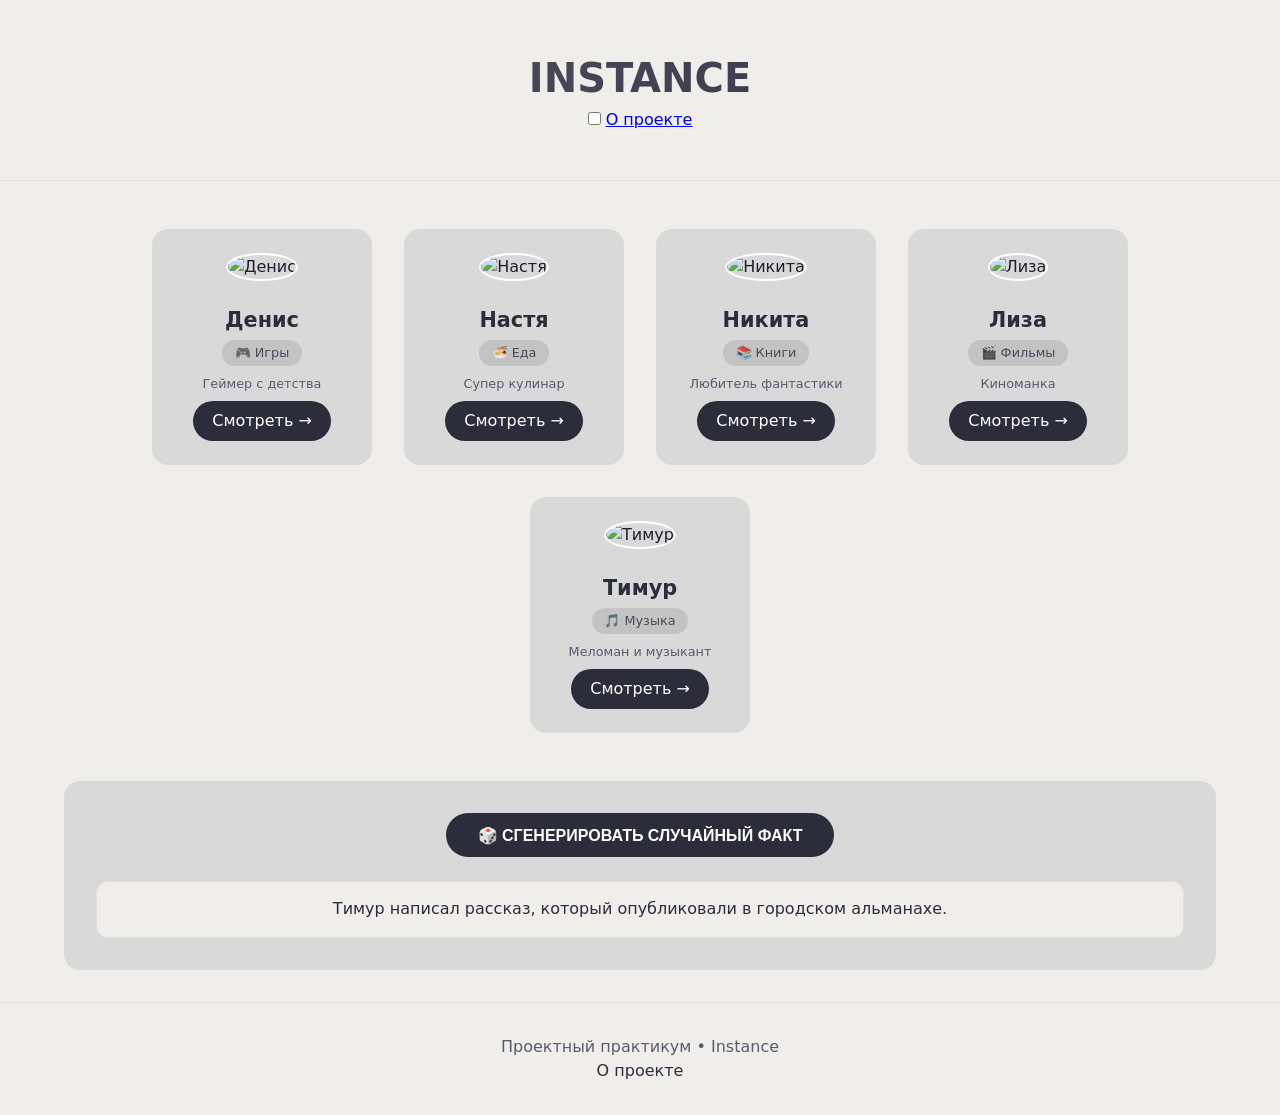
==== commit b44dac42: "Update index.html" ====
--- a/index.html
+++ b/index.html
@@ -3,20 +3,36 @@
 <head>
     <meta charset="UTF-8">
     <meta name="viewport" content="width=device-width, initial-scale=1.0">
-    <title>5 рекомендаций | Наша команда</title>
+    <title>Instance</title>
     <link rel="stylesheet" href="style.css">
 </head>
 <body>
-    <header>
+    <div class="circle-1"></div>
+    <div class="circle-2"></div>
+    <div class="circle-3"></div>
+    <div class="circle-4"></div>
+    <div class="circle-5"></div>
+
+    <header class="page-header">
         <div class="container">
-            <h1>INSTANCE</h1>
-            <p>Каждый из нас делится тем, что любит</p>
+            <div class="header-content">
+                <div class="header-left"></div>
+                <div class="header-center">
+                    <h1>INSTANCE</h1>
+                </div>
+                <div class="header-right">
+                    <label class="theme-switch">
+                        <input type="checkbox" id="themeToggle">
+                        <span class="slider"></span>
+                    </label>
+                    <a href="about.html" class="about-link">О проекте</a>
+                </div>
+            </div>
         </div>
     </header>
 
     <main class="container">
         <div class="cards-grid">
-            <!-- 1. Денис — Игры -->
             <div class="card card-denis">
                 <img src="images/denis-avatar.jpg" alt="Денис" class="avatar">
                 <h3>Денис</h3>
@@ -25,44 +41,39 @@
                 <a href="pages/denis.html" class="btn">Смотреть →</a>
             </div>
 
-            <!-- 2. Настя — Еда -->
             <div class="card card-nastya">
                 <img src="images/nastya-avatar.jpg" alt="Настя" class="avatar">
                 <h3>Настя</h3>
                 <p class="category">🍜 Еда</p>
-                <p class="short-bio">Кулинар-экспериментатор</p>
+                <p class="short-bio">Супер кулинар</p>
                 <a href="pages/nastya.html" class="btn">Смотреть →</a>
             </div>
 
-            <!-- 3. Никита — Музыка -->
             <div class="card card-nikita">
                 <img src="images/nikita-avatar.jpg" alt="Никита" class="avatar">
                 <h3>Никита</h3>
-                <p class="category">Книги</p>
-                <p class="short-bio">Меломан и музыкант</p>
-                <a href="pages/nikita.htm" class="btn">Смотреть →</a>
+                <p class="category">📚 Книги</p>
+                <p class="short-bio">Любитель фантастики</p>
+                <a href="pages/nikita.html" class="btn">Смотреть →</a>
             </div>
 
-            <!-- 4. Лиза — Фильмы -->
             <div class="card card-liza">
                 <img src="images/liza-avatar.jpg" alt="Лиза" class="avatar">
                 <h3>Лиза</h3>
                 <p class="category">🎬 Фильмы</p>
-                <p class="short-bio">Киноманка и начинающий режиссёр</p>
+                <p class="short-bio">Киноманка</p>
                 <a href="pages/liza.html" class="btn">Смотреть →</a>
             </div>
 
-            <!-- 5. Тимур — Книги -->
             <div class="card card-timur">
                 <img src="images/timur-avatar.jpg" alt="Тимур" class="avatar">
                 <h3>Тимур</h3>
-                <p class="category">📚 Книги</p>
-                <p class="short-bio">Любитель фантастики</p>
+                <p class="category">🎵 Музыка </p>
+                <p class="short-bio">Меломан и музыкант</p>
                 <a href="pages/timur.html" class="btn">Смотреть →</a>
             </div>
         </div>
 
-        <!-- Блок "Сгенерировать случайный факт" -->
         <div class="random-fact-section">
             <button id="generateFactBtn" class="generate-fact-btn">
                 🎲 СГЕНЕРИРОВАТЬ СЛУЧАЙНЫЙ ФАКТ
@@ -75,7 +86,7 @@
 
     <footer>
         <div class="container">
-            <p>Проектный практикум • Команда 5</p>
+            <p>Проектный практикум • Instance</p>
             <a href="about.html">О проекте</a>
         </div>
     </footer>
